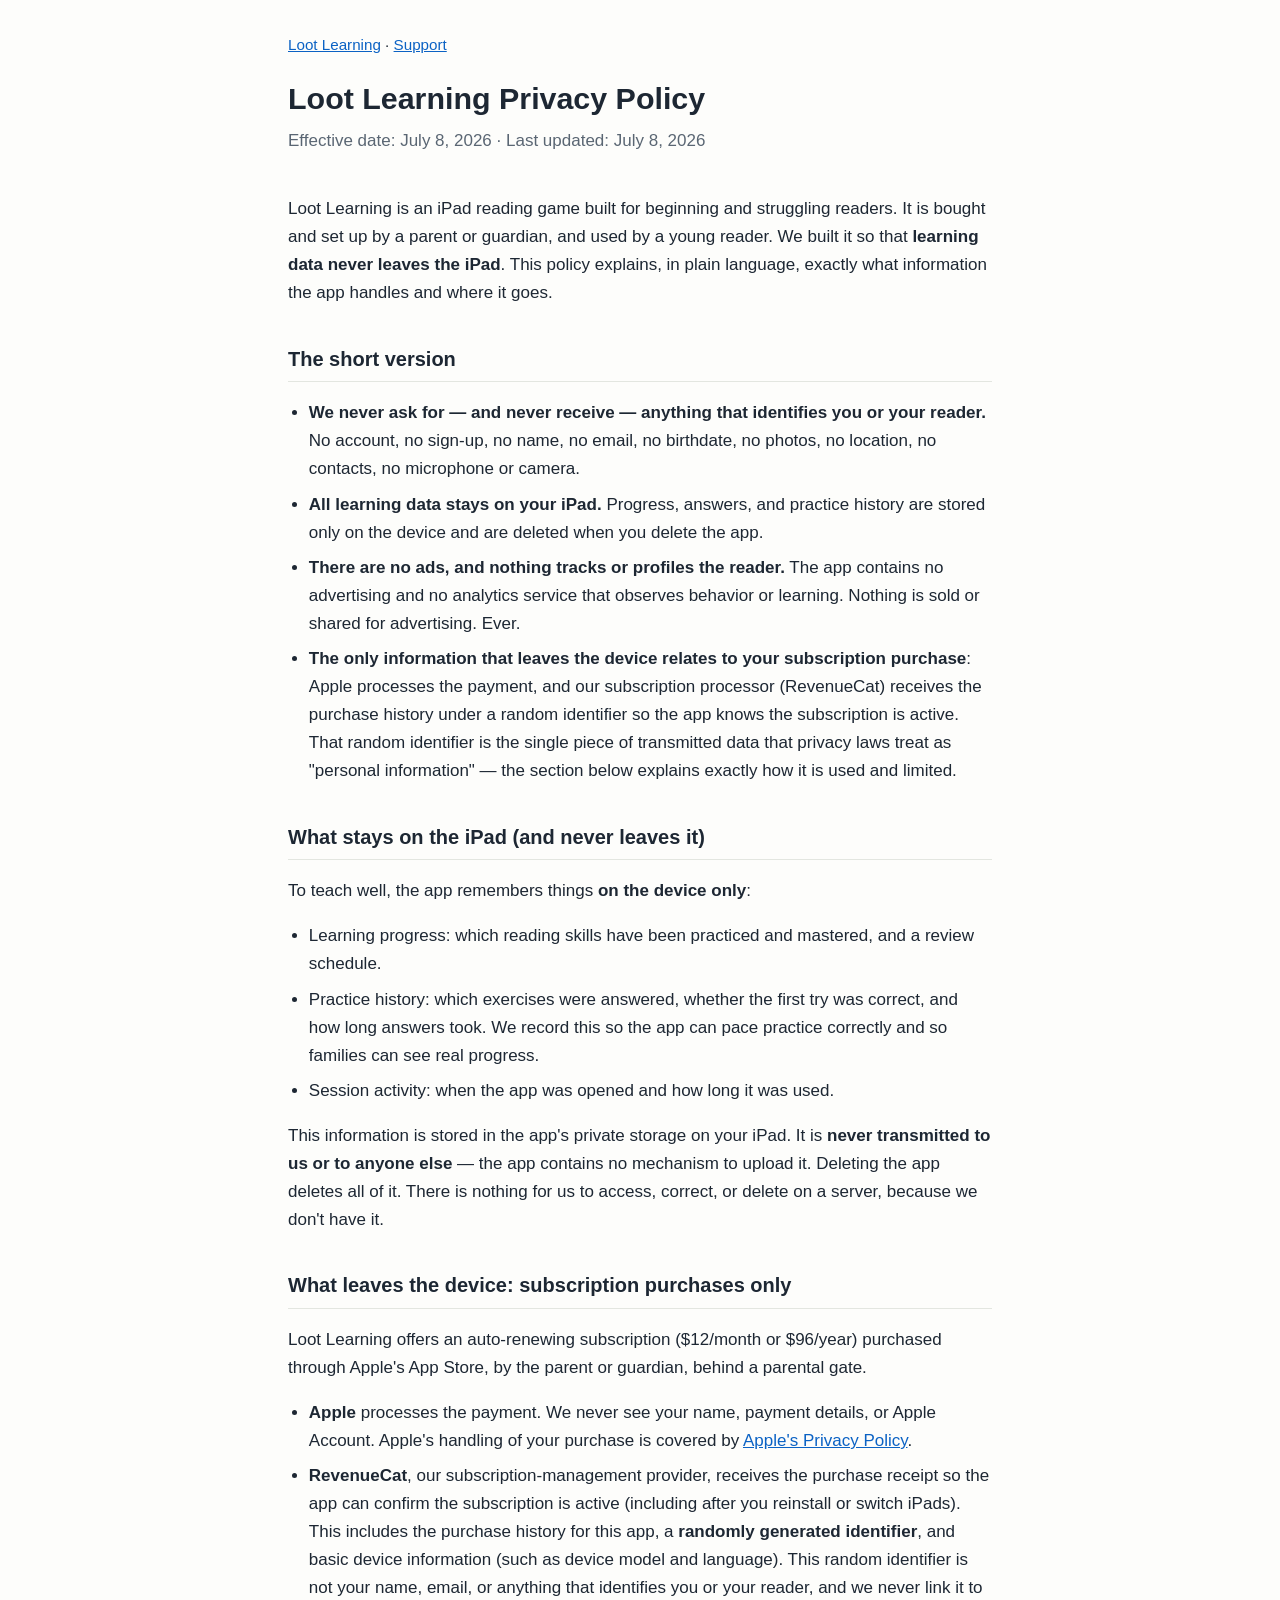
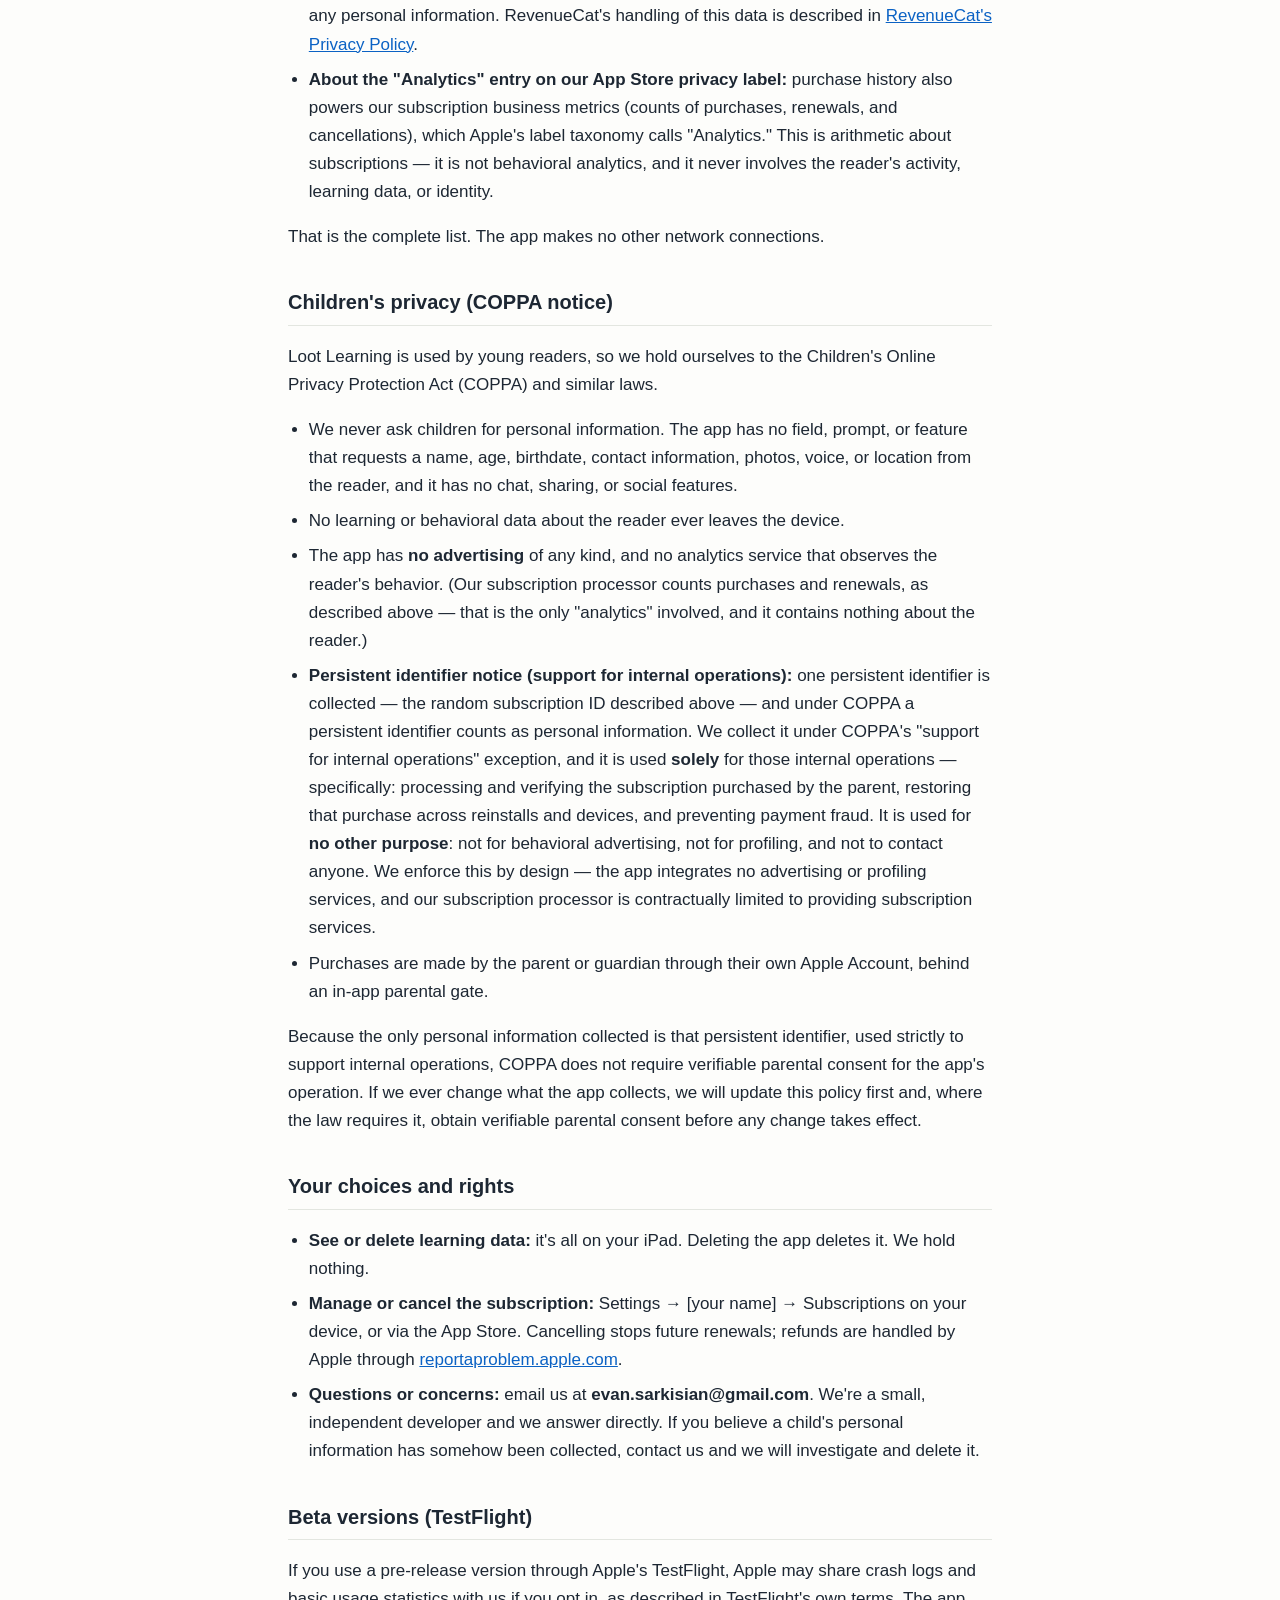
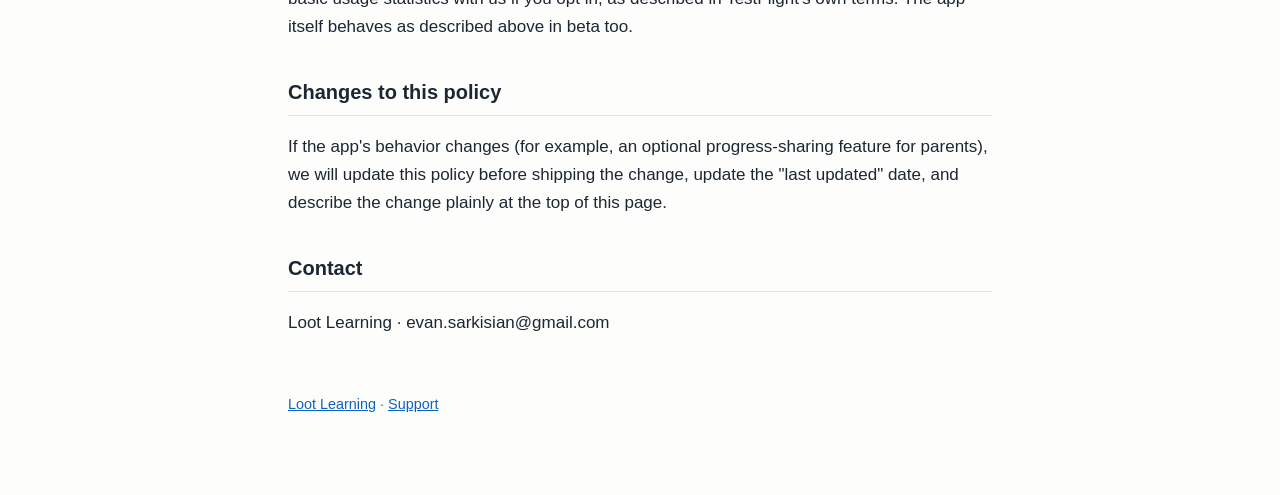
==== privacy/index.html @ bc10ce5f "Loot Learning site: privacy policy + support pages Co-Authored-By: Claude Fable 5 <noreply@anthropic" ====
<!DOCTYPE html>
<html lang="en">
<head>
<meta charset="utf-8">
<meta name="viewport" content="width=device-width, initial-scale=1">
<title>Loot Learning — Privacy Policy</title>
<link rel="stylesheet" href="../style.css">
</head>
<body>
<nav class="crumbs"><a href="../">Loot Learning</a> · <a href="../support/">Support</a></nav>
<header>
  <h1>Loot Learning Privacy Policy</h1>
  <p>Effective date: July 8, 2026 · Last updated: July 8, 2026</p>
</header>
<main>
<p>Loot Learning is an iPad reading game built for beginning and struggling readers. It is bought and
set up by a parent or guardian, and used by a young reader. We built it so that <strong>learning data never
leaves the iPad</strong>. This policy explains, in plain language, exactly what information the app handles
and where it goes.</p>

<h2>The short version</h2>
<ul>
<li><strong>We never ask for — and never receive — anything that identifies you or your reader.</strong> No account,
no sign-up, no name, no email, no birthdate, no photos, no location, no contacts, no microphone or
camera.</li>
<li><strong>All learning data stays on your iPad.</strong> Progress, answers, and practice history are stored only on
the device and are deleted when you delete the app.</li>
<li><strong>There are no ads, and nothing tracks or profiles the reader.</strong> The app contains no advertising and
no analytics service that observes behavior or learning. Nothing is sold or shared for advertising.
Ever.</li>
<li><strong>The only information that leaves the device relates to your subscription purchase</strong>: Apple
processes the payment, and our subscription processor (RevenueCat) receives the purchase history
under a random identifier so the app knows the subscription is active. That random identifier is the
single piece of transmitted data that privacy laws treat as "personal information" — the section
below explains exactly how it is used and limited.</li>
</ul>

<h2>What stays on the iPad (and never leaves it)</h2>
<p>To teach well, the app remembers things <strong>on the device only</strong>:</p>
<ul>
<li>Learning progress: which reading skills have been practiced and mastered, and a review schedule.</li>
<li>Practice history: which exercises were answered, whether the first try was correct, and how long
answers took. We record this so the app can pace practice correctly and so families can see real
progress.</li>
<li>Session activity: when the app was opened and how long it was used.</li>
</ul>
<p>This information is stored in the app's private storage on your iPad. It is <strong>never transmitted to us
or to anyone else</strong> — the app contains no mechanism to upload it. Deleting the app deletes all of it.
There is nothing for us to access, correct, or delete on a server, because we don't have it.</p>

<h2>What leaves the device: subscription purchases only</h2>
<p>Loot Learning offers an auto-renewing subscription ($12/month or $96/year) purchased through Apple's
App Store, by the parent or guardian, behind a parental gate.</p>
<ul>
<li><strong>Apple</strong> processes the payment. We never see your name, payment details, or Apple Account. Apple's
handling of your purchase is covered by <a href="https://www.apple.com/legal/privacy/">Apple's Privacy Policy</a>.</li>
<li><strong>RevenueCat</strong>, our subscription-management provider, receives the purchase receipt so the app can
confirm the subscription is active (including after you reinstall or switch iPads). This includes
the purchase history for this app, a <strong>randomly generated identifier</strong>, and basic device information
(such as device model and language). This random identifier is not your name, email, or anything
that identifies you or your reader, and we never link it to any personal information. RevenueCat's
handling of this data is described in <a href="https://www.revenuecat.com/privacy">RevenueCat's Privacy Policy</a>.</li>
<li><strong>About the "Analytics" entry on our App Store privacy label:</strong> purchase history also powers our
subscription business metrics (counts of purchases, renewals, and cancellations), which Apple's
label taxonomy calls "Analytics." This is arithmetic about subscriptions — it is not behavioral
analytics, and it never involves the reader's activity, learning data, or identity.</li>
</ul>
<p>That is the complete list. The app makes no other network connections.</p>

<h2>Children's privacy (COPPA notice)</h2>
<p>Loot Learning is used by young readers, so we hold ourselves to the Children's Online Privacy
Protection Act (COPPA) and similar laws.</p>
<ul>
<li>We never ask children for personal information. The app has no field, prompt, or feature that
requests a name, age, birthdate, contact information, photos, voice, or location from the reader,
and it has no chat, sharing, or social features.</li>
<li>No learning or behavioral data about the reader ever leaves the device.</li>
<li>The app has <strong>no advertising</strong> of any kind, and no analytics service that observes the reader's
behavior. (Our subscription processor counts purchases and renewals, as described above — that is
the only "analytics" involved, and it contains nothing about the reader.)</li>
<li><strong>Persistent identifier notice (support for internal operations):</strong> one persistent identifier is
collected — the random subscription ID described above — and under COPPA a persistent identifier
counts as personal information. We collect it under COPPA's "support for internal operations"
exception, and it is used <strong>solely</strong> for those internal operations — specifically: processing and
verifying the subscription purchased by the parent, restoring that purchase across reinstalls and
devices, and preventing payment fraud. It is used for <strong>no other purpose</strong>: not for behavioral
advertising, not for profiling, and not to contact anyone. We enforce this by design — the app
integrates no advertising or profiling services, and our subscription processor is contractually
limited to providing subscription services.</li>
<li>Purchases are made by the parent or guardian through their own Apple Account, behind an in-app
parental gate.</li>
</ul>
<p>Because the only personal information collected is that persistent identifier, used strictly to
support internal operations, COPPA does not require verifiable parental consent for the app's
operation. If we ever change what the app collects, we will update this policy first and, where the
law requires it, obtain verifiable parental consent before any change takes effect.</p>

<h2>Your choices and rights</h2>
<ul>
<li><strong>See or delete learning data:</strong> it's all on your iPad. Deleting the app deletes it. We hold nothing.</li>
<li><strong>Manage or cancel the subscription:</strong> Settings → [your name] → Subscriptions on your device, or via
the App Store. Cancelling stops future renewals; refunds are handled by Apple through
<a href="https://reportaproblem.apple.com">reportaproblem.apple.com</a>.</li>
<li><strong>Questions or concerns:</strong> email us at <strong>evan.sarkisian@gmail.com</strong>. We're a small, independent developer and
we answer directly. If you believe a child's personal information has somehow been collected,
contact us and we will investigate and delete it.</li>
</ul>

<h2>Beta versions (TestFlight)</h2>
<p>If you use a pre-release version through Apple's TestFlight, Apple may share crash logs and basic
usage statistics with us if you opt in, as described in TestFlight's own terms. The app itself
behaves as described above in beta too.</p>

<h2>Changes to this policy</h2>
<p>If the app's behavior changes (for example, an optional progress-sharing feature for parents), we
will update this policy before shipping the change, update the "last updated" date, and describe the
change plainly at the top of this page.</p>

<h2>Contact</h2>
<p>Loot Learning · evan.sarkisian@gmail.com</p>
</main>
<footer><p><a href="../">Loot Learning</a> · <a href="../support/">Support</a></p></footer>
</body>
</html>
---- style.css ----
:root { color-scheme: light dark; }
* { box-sizing: border-box; }
body {
  margin: 0; padding: 2rem 1.25rem 4rem;
  font: 17px/1.65 -apple-system, BlinkMacSystemFont, "Segoe UI", Roboto, Helvetica, Arial, sans-serif;
  color: #1d2733; background: #fdfdfb;
}
@media (prefers-color-scheme: dark) {
  body { color: #e6e9ee; background: #14181d; }
  a { color: #7db8ff; }
  header p, footer { color: #9aa5b1; }
  h2 { border-color: #2c3540; }
}
main { max-width: 44rem; margin: 0 auto; }
header { max-width: 44rem; margin: 0 auto 2.5rem; }
header h1 { margin: 0 0 .25rem; font-size: 1.9rem; }
header p { margin: 0; color: #5a6673; }
h2 { margin-top: 2.2rem; font-size: 1.25rem; border-bottom: 1px solid #e3e6e0; padding-bottom: .35rem; }
a { color: #0b62c4; }
ul { padding-left: 1.3rem; }
li { margin: .45rem 0; }
strong { font-weight: 650; }
footer { max-width: 44rem; margin: 3.5rem auto 0; font-size: .9rem; color: #5a6673; }
nav.crumbs { max-width: 44rem; margin: 0 auto 1rem; font-size: .95rem; }
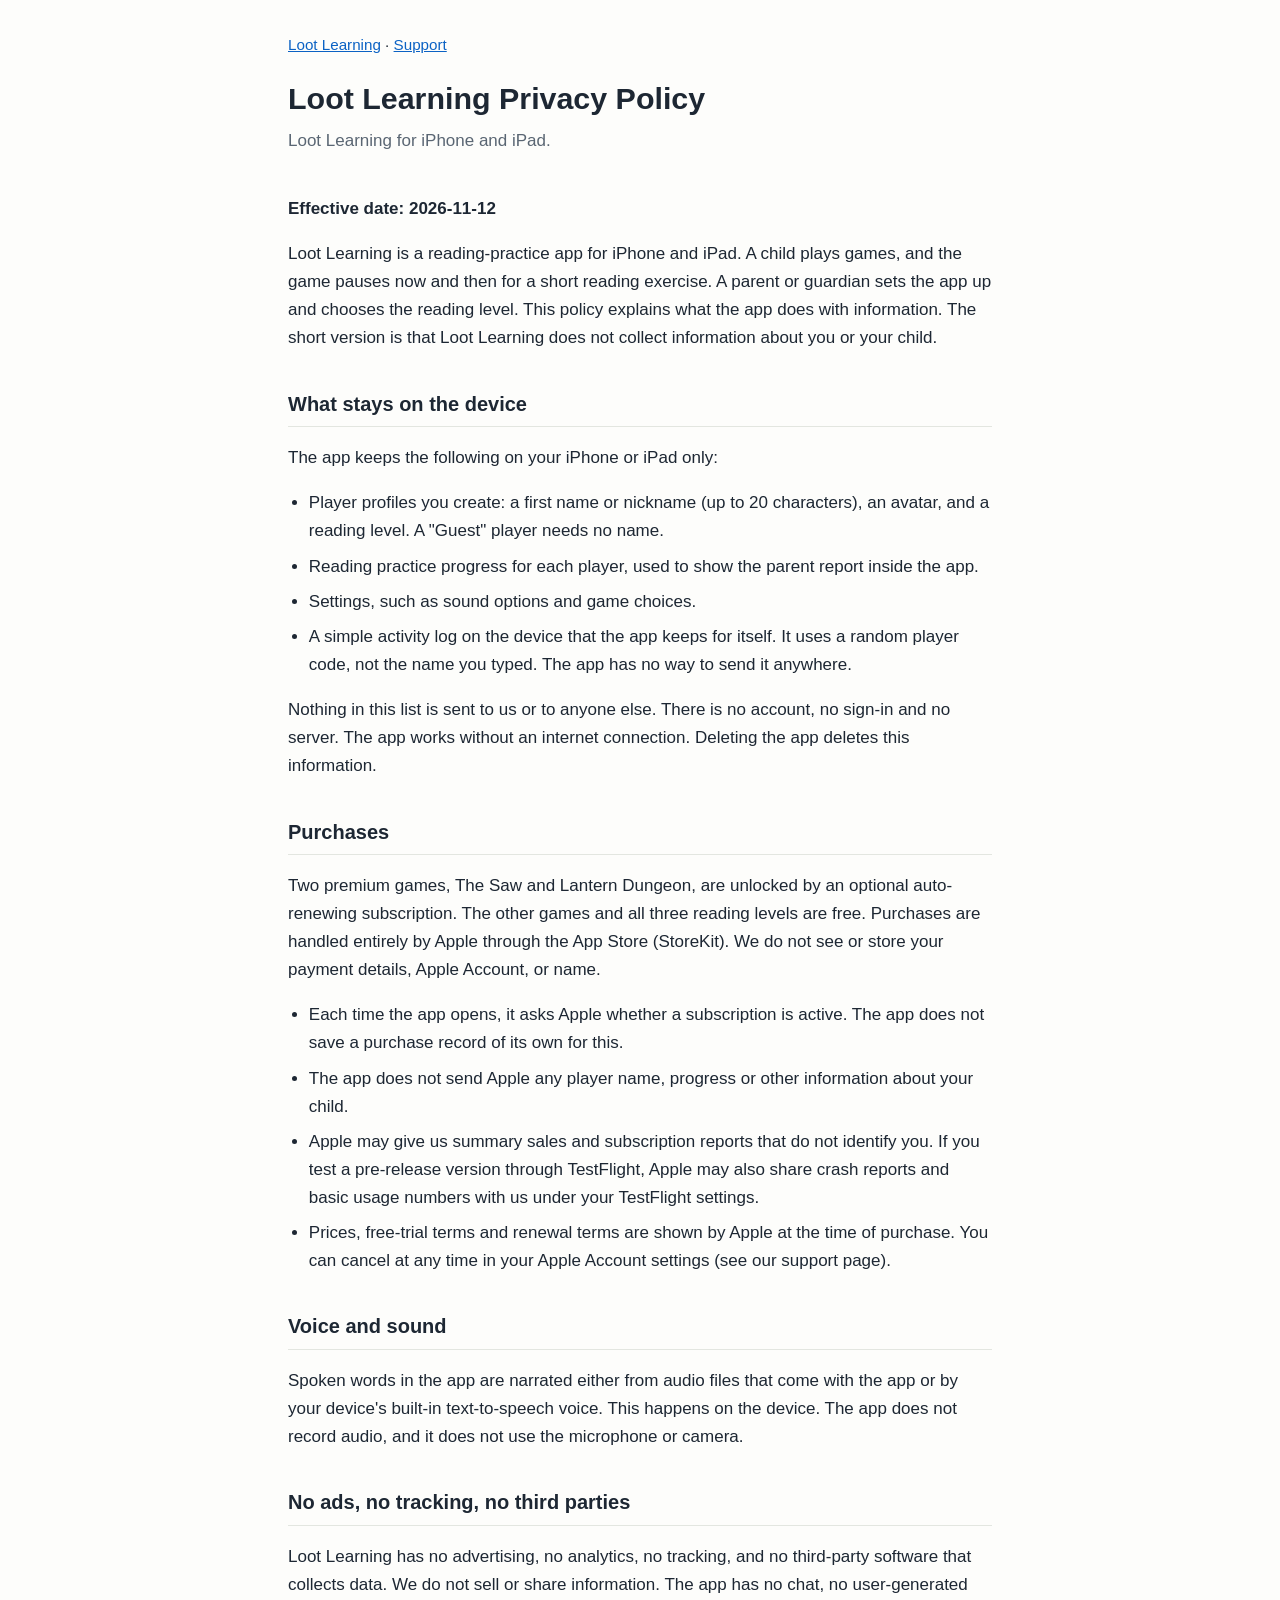
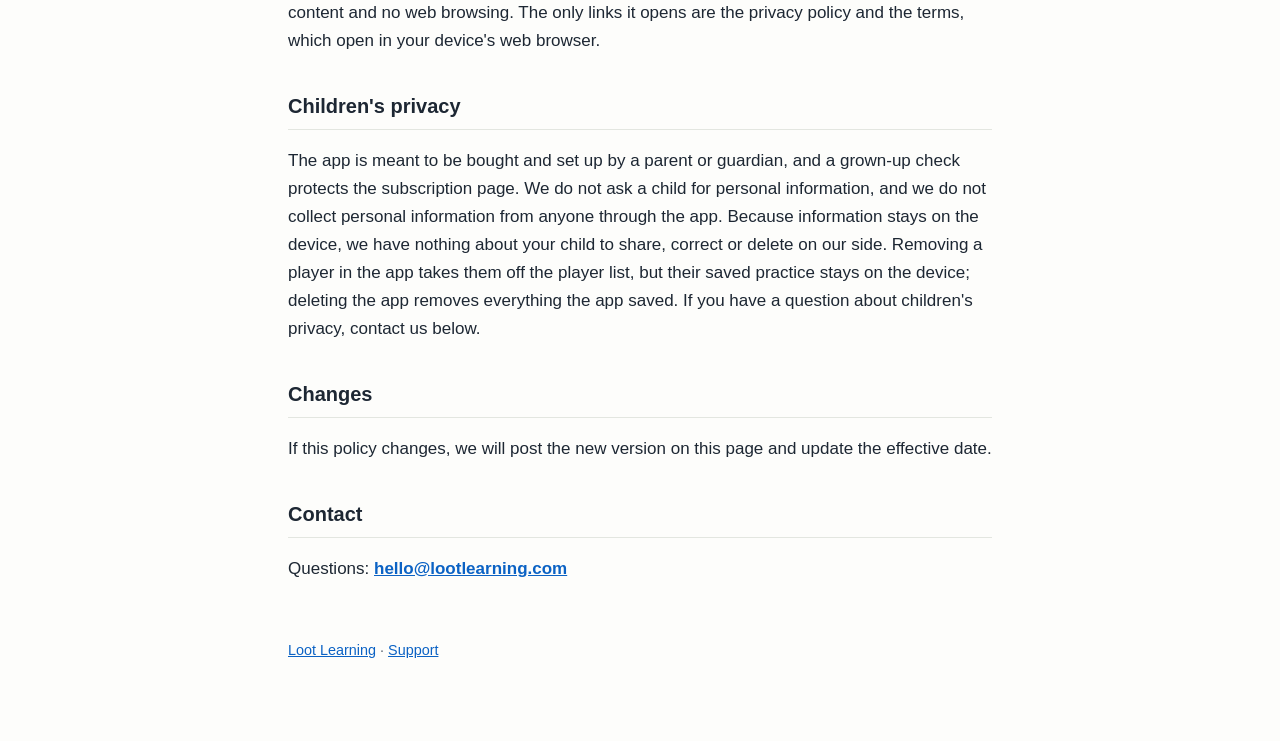
==== commit c6823d81: "Update privacy, support and home pages for Loot Learning 1.0 Premium games (The Saw, Lantern Dungeon" ====
--- a/privacy/index.html
+++ b/privacy/index.html
@@ -10,114 +10,45 @@
 <nav class="crumbs"><a href="../">Loot Learning</a> · <a href="../support/">Support</a></nav>
 <header>
   <h1>Loot Learning Privacy Policy</h1>
-  <p>Effective date: July 8, 2026 · Last updated: July 8, 2026</p>
+  <p>Loot Learning for iPhone and iPad.</p>
 </header>
 <main>
-<p>Loot Learning is an iPad reading game built for beginning and struggling readers. It is bought and
-set up by a parent or guardian, and used by a young reader. We built it so that <strong>learning data never
-leaves the iPad</strong>. This policy explains, in plain language, exactly what information the app handles
-and where it goes.</p>
+<p><strong>Effective date: 2026-11-12</strong></p>
+<p>Loot Learning is a reading-practice app for iPhone and iPad. A child plays games, and the game pauses now and then for a short reading exercise. A parent or guardian sets the app up and chooses the reading level. This policy explains what the app does with information. The short version is that Loot Learning does not collect information about you or your child.</p>
 
-<h2>The short version</h2>
+<h2>What stays on the device</h2>
+<p>The app keeps the following on your iPhone or iPad only:</p>
 <ul>
-<li><strong>We never ask for — and never receive — anything that identifies you or your reader.</strong> No account,
-no sign-up, no name, no email, no birthdate, no photos, no location, no contacts, no microphone or
-camera.</li>
-<li><strong>All learning data stays on your iPad.</strong> Progress, answers, and practice history are stored only on
-the device and are deleted when you delete the app.</li>
-<li><strong>There are no ads, and nothing tracks or profiles the reader.</strong> The app contains no advertising and
-no analytics service that observes behavior or learning. Nothing is sold or shared for advertising.
-Ever.</li>
-<li><strong>The only information that leaves the device relates to your subscription purchase</strong>: Apple
-processes the payment, and our subscription processor (RevenueCat) receives the purchase history
-under a random identifier so the app knows the subscription is active. That random identifier is the
-single piece of transmitted data that privacy laws treat as "personal information" — the section
-below explains exactly how it is used and limited.</li>
+<li>Player profiles you create: a first name or nickname (up to 20 characters), an avatar, and a reading level. A "Guest" player needs no name.</li>
+<li>Reading practice progress for each player, used to show the parent report inside the app.</li>
+<li>Settings, such as sound options and game choices.</li>
+<li>A simple activity log on the device that the app keeps for itself. It uses a random player code, not the name you typed. The app has no way to send it anywhere.</li>
+</ul>
+<p>Nothing in this list is sent to us or to anyone else. There is no account, no sign-in and no server. The app works without an internet connection. Deleting the app deletes this information.</p>
+
+<h2>Purchases</h2>
+<p>Two premium games, The Saw and Lantern Dungeon, are unlocked by an optional auto-renewing subscription. The other games and all three reading levels are free. Purchases are handled entirely by Apple through the App Store (StoreKit). We do not see or store your payment details, Apple Account, or name.</p>
+<ul>
+<li>Each time the app opens, it asks Apple whether a subscription is active. The app does not save a purchase record of its own for this.</li>
+<li>The app does not send Apple any player name, progress or other information about your child.</li>
+<li>Apple may give us summary sales and subscription reports that do not identify you. If you test a pre-release version through TestFlight, Apple may also share crash reports and basic usage numbers with us under your TestFlight settings.</li>
+<li>Prices, free-trial terms and renewal terms are shown by Apple at the time of purchase. You can cancel at any time in your Apple Account settings (see our support page).</li>
 </ul>
 
-<h2>What stays on the iPad (and never leaves it)</h2>
-<p>To teach well, the app remembers things <strong>on the device only</strong>:</p>
-<ul>
-<li>Learning progress: which reading skills have been practiced and mastered, and a review schedule.</li>
-<li>Practice history: which exercises were answered, whether the first try was correct, and how long
-answers took. We record this so the app can pace practice correctly and so families can see real
-progress.</li>
-<li>Session activity: when the app was opened and how long it was used.</li>
-</ul>
-<p>This information is stored in the app's private storage on your iPad. It is <strong>never transmitted to us
-or to anyone else</strong> — the app contains no mechanism to upload it. Deleting the app deletes all of it.
-There is nothing for us to access, correct, or delete on a server, because we don't have it.</p>
+<h2>Voice and sound</h2>
+<p>Spoken words in the app are narrated either from audio files that come with the app or by your device's built-in text-to-speech voice. This happens on the device. The app does not record audio, and it does not use the microphone or camera.</p>
 
-<h2>What leaves the device: subscription purchases only</h2>
-<p>Loot Learning offers an auto-renewing subscription ($12/month or $96/year) purchased through Apple's
-App Store, by the parent or guardian, behind a parental gate.</p>
-<ul>
-<li><strong>Apple</strong> processes the payment. We never see your name, payment details, or Apple Account. Apple's
-handling of your purchase is covered by <a href="https://www.apple.com/legal/privacy/">Apple's Privacy Policy</a>.</li>
-<li><strong>RevenueCat</strong>, our subscription-management provider, receives the purchase receipt so the app can
-confirm the subscription is active (including after you reinstall or switch iPads). This includes
-the purchase history for this app, a <strong>randomly generated identifier</strong>, and basic device information
-(such as device model and language). This random identifier is not your name, email, or anything
-that identifies you or your reader, and we never link it to any personal information. RevenueCat's
-handling of this data is described in <a href="https://www.revenuecat.com/privacy">RevenueCat's Privacy Policy</a>.</li>
-<li><strong>About the "Analytics" entry on our App Store privacy label:</strong> purchase history also powers our
-subscription business metrics (counts of purchases, renewals, and cancellations), which Apple's
-label taxonomy calls "Analytics." This is arithmetic about subscriptions — it is not behavioral
-analytics, and it never involves the reader's activity, learning data, or identity.</li>
-</ul>
-<p>That is the complete list. The app makes no other network connections.</p>
+<h2>No ads, no tracking, no third parties</h2>
+<p>Loot Learning has no advertising, no analytics, no tracking, and no third-party software that collects data. We do not sell or share information. The app has no chat, no user-generated content and no web browsing. The only links it opens are the privacy policy and the terms, which open in your device's web browser.</p>
 
-<h2>Children's privacy (COPPA notice)</h2>
-<p>Loot Learning is used by young readers, so we hold ourselves to the Children's Online Privacy
-Protection Act (COPPA) and similar laws.</p>
-<ul>
-<li>We never ask children for personal information. The app has no field, prompt, or feature that
-requests a name, age, birthdate, contact information, photos, voice, or location from the reader,
-and it has no chat, sharing, or social features.</li>
-<li>No learning or behavioral data about the reader ever leaves the device.</li>
-<li>The app has <strong>no advertising</strong> of any kind, and no analytics service that observes the reader's
-behavior. (Our subscription processor counts purchases and renewals, as described above — that is
-the only "analytics" involved, and it contains nothing about the reader.)</li>
-<li><strong>Persistent identifier notice (support for internal operations):</strong> one persistent identifier is
-collected — the random subscription ID described above — and under COPPA a persistent identifier
-counts as personal information. We collect it under COPPA's "support for internal operations"
-exception, and it is used <strong>solely</strong> for those internal operations — specifically: processing and
-verifying the subscription purchased by the parent, restoring that purchase across reinstalls and
-devices, and preventing payment fraud. It is used for <strong>no other purpose</strong>: not for behavioral
-advertising, not for profiling, and not to contact anyone. We enforce this by design — the app
-integrates no advertising or profiling services, and our subscription processor is contractually
-limited to providing subscription services.</li>
-<li>Purchases are made by the parent or guardian through their own Apple Account, behind an in-app
-parental gate.</li>
-</ul>
-<p>Because the only personal information collected is that persistent identifier, used strictly to
-support internal operations, COPPA does not require verifiable parental consent for the app's
-operation. If we ever change what the app collects, we will update this policy first and, where the
-law requires it, obtain verifiable parental consent before any change takes effect.</p>
+<h2>Children's privacy</h2>
+<p>The app is meant to be bought and set up by a parent or guardian, and a grown-up check protects the subscription page. We do not ask a child for personal information, and we do not collect personal information from anyone through the app. Because information stays on the device, we have nothing about your child to share, correct or delete on our side. Removing a player in the app takes them off the player list, but their saved practice stays on the device; deleting the app removes everything the app saved. If you have a question about children's privacy, contact us below.</p>
 
-<h2>Your choices and rights</h2>
-<ul>
-<li><strong>See or delete learning data:</strong> it's all on your iPad. Deleting the app deletes it. We hold nothing.</li>
-<li><strong>Manage or cancel the subscription:</strong> Settings → [your name] → Subscriptions on your device, or via
-the App Store. Cancelling stops future renewals; refunds are handled by Apple through
-<a href="https://reportaproblem.apple.com">reportaproblem.apple.com</a>.</li>
-<li><strong>Questions or concerns:</strong> email us at <strong>evan.sarkisian@gmail.com</strong>. We're a small, independent developer and
-we answer directly. If you believe a child's personal information has somehow been collected,
-contact us and we will investigate and delete it.</li>
-</ul>
-
-<h2>Beta versions (TestFlight)</h2>
-<p>If you use a pre-release version through Apple's TestFlight, Apple may share crash logs and basic
-usage statistics with us if you opt in, as described in TestFlight's own terms. The app itself
-behaves as described above in beta too.</p>
-
-<h2>Changes to this policy</h2>
-<p>If the app's behavior changes (for example, an optional progress-sharing feature for parents), we
-will update this policy before shipping the change, update the "last updated" date, and describe the
-change plainly at the top of this page.</p>
+<h2>Changes</h2>
+<p>If this policy changes, we will post the new version on this page and update the effective date.</p>
 
 <h2>Contact</h2>
-<p>Loot Learning · evan.sarkisian@gmail.com</p>
+<p>Questions: <strong><a href="mailto:hello@lootlearning.com">hello@lootlearning.com</a></strong></p>
 </main>
 <footer><p><a href="../">Loot Learning</a> · <a href="../support/">Support</a></p></footer>
 </body>
